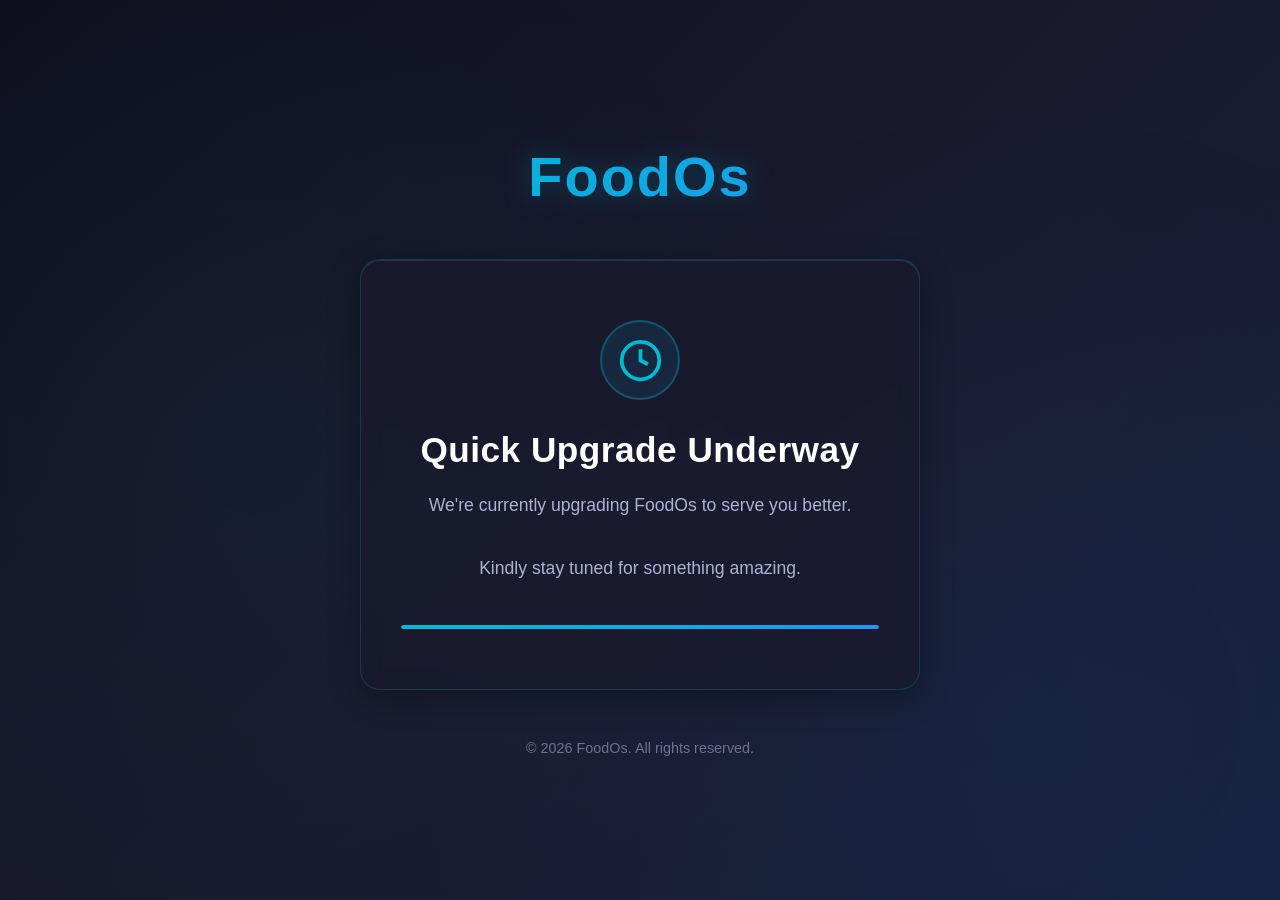
==== index.html @ 9fed8557 "Add maintenance page with dark theme" ====
<!DOCTYPE html>
<html lang="en">
<head>
    <meta charset="UTF-8">
    <meta name="viewport" content="width=device-width, initial-scale=1.0">
    <title>FoodOs - Coming Soon</title>
    <link rel="stylesheet" href="styles.css">
</head>
<body>
    <div class="container">
        <div class="content">
            <div class="logo">
                <h1>FoodOs</h1>
            </div>
            
            <div class="maintenance-box">
                <div class="icon">
                    <svg viewBox="0 0 24 24" fill="none" stroke="currentColor" stroke-width="2">
                        <circle cx="12" cy="12" r="10"></circle>
                        <polyline points="12 6 12 12 16 14"></polyline>
                    </svg>
                </div>
                
                <h2>Quick Upgrade Underway</h2>
                
                <p class="message">
                    We're currently upgrading FoodOs to serve you better. 
                    <br><br>
                    Kindly stay tuned for something amazing.
                </p>
                
                <div class="progress-bar">
                    <div class="progress-fill"></div>
                </div>
            </div>
            
            <footer class="footer">
                <p>&copy; 2026 FoodOs. All rights reserved.</p>
            </footer>
        </div>
    </div>

    <script src="script.js"></script>
</body>
</html>
---- styles.css ----
* {
    margin: 0;
    padding: 0;
    box-sizing: border-box;
}

body {
    font-family: 'Segoe UI', Tahoma, Geneva, Verdana, sans-serif;
    background: linear-gradient(135deg, #0f0f1e 0%, #1a1a2e 50%, #16213e 100%);
    color: #e0e0e0;
    min-height: 100vh;
    display: flex;
    justify-content: center;
    align-items: center;
    overflow: hidden;
}

/* Animated background elements */
body::before {
    content: '';
    position: fixed;
    top: 0;
    left: 0;
    width: 100%;
    height: 100%;
    background: 
        radial-gradient(circle at 20% 50%, rgba(0, 188, 212, 0.05) 0%, transparent 50%),
        radial-gradient(circle at 80% 80%, rgba(33, 150, 243, 0.05) 0%, transparent 50%);
    pointer-events: none;
    z-index: 0;
}

.container {
    position: relative;
    z-index: 1;
    width: 100%;
    max-width: 600px;
    padding: 20px;
}

.content {
    text-align: center;
    animation: fadeIn 0.8s ease-in;
}

.logo {
    margin-bottom: 50px;
}

.logo h1 {
    font-size: 3.5rem;
    font-weight: 700;
    background: linear-gradient(135deg, #00bcd4 0%, #2196f3 100%);
    -webkit-background-clip: text;
    -webkit-text-fill-color: transparent;
    background-clip: text;
    letter-spacing: 2px;
    text-shadow: 0 0 30px rgba(0, 188, 212, 0.3);
}

.maintenance-box {
    background: rgba(26, 26, 46, 0.8);
    border: 1px solid rgba(0, 188, 212, 0.2);
    border-radius: 20px;
    padding: 60px 40px;
    backdrop-filter: blur(10px);
    box-shadow: 
        0 8px 32px rgba(0, 0, 0, 0.3),
        inset 0 1px 0 rgba(255, 255, 255, 0.1);
    animation: slideUp 0.8s ease-out;
}

.icon {
    width: 80px;
    height: 80px;
    margin: 0 auto 30px;
    display: flex;
    align-items: center;
    justify-content: center;
    background: linear-gradient(135deg, rgba(0, 188, 212, 0.1), rgba(33, 150, 243, 0.1));
    border-radius: 50%;
    border: 2px solid rgba(0, 188, 212, 0.3);
    animation: pulse 2s ease-in-out infinite;
}

.icon svg {
    width: 45px;
    height: 45px;
    stroke: #00bcd4;
}

.maintenance-box h2 {
    font-size: 2.2rem;
    margin-bottom: 20px;
    color: #ffffff;
    font-weight: 600;
    letter-spacing: 0.5px;
}

.message {
    font-size: 1.1rem;
    line-height: 1.8;
    color: #b0b0d0;
    margin-bottom: 40px;
    font-weight: 300;
}

.progress-bar {
    width: 100%;
    height: 4px;
    background: rgba(0, 188, 212, 0.1);
    border-radius: 2px;
    overflow: hidden;
    margin-top: 30px;
}

.progress-fill {
    height: 100%;
    background: linear-gradient(90deg, #00bcd4, #2196f3);
    border-radius: 2px;
    animation: progress 2s ease-in-out infinite;
    box-shadow: 0 0 15px rgba(0, 188, 212, 0.6);
}

.footer {
    margin-top: 50px;
    color: #707090;
    font-size: 0.9rem;
    animation: fadeIn 1.2s ease-in;
}

.footer p {
    font-weight: 300;
}

/* Animations */
@keyframes fadeIn {
    from {
        opacity: 0;
    }
    to {
        opacity: 1;
    }
}

@keyframes slideUp {
    from {
        transform: translateY(30px);
        opacity: 0;
    }
    to {
        transform: translateY(0);
        opacity: 1;
    }
}

@keyframes pulse {
    0%, 100% {
        box-shadow: 0 0 0 0 rgba(0, 188, 212, 0.4), inset 0 1px 0 rgba(255, 255, 255, 0.1);
    }
    50% {
        box-shadow: 0 0 0 12px rgba(0, 188, 212, 0), inset 0 1px 0 rgba(255, 255, 255, 0.1);
    }
}

@keyframes progress {
    0% {
        width: 0%;
    }
    50% {
        width: 100%;
    }
    100% {
        width: 100%;
    }
}

/* Responsive Design */
@media (max-width: 600px) {
    .logo h1 {
        font-size: 2.5rem;
    }

    .maintenance-box {
        padding: 40px 25px;
        border-radius: 15px;
    }

    .maintenance-box h2 {
        font-size: 1.8rem;
    }

    .message {
        font-size: 1rem;
    }

    .icon {
        width: 65px;
        height: 65px;
    }

    .icon svg {
        width: 38px;
        height: 38px;
    }
}

@media (max-width: 400px) {
    .logo h1 {
        font-size: 2rem;
        letter-spacing: 1px;
    }

    .maintenance-box {
        padding: 30px 20px;
    }

    .maintenance-box h2 {
        font-size: 1.5rem;
    }

    .message {
        font-size: 0.95rem;
    }
}
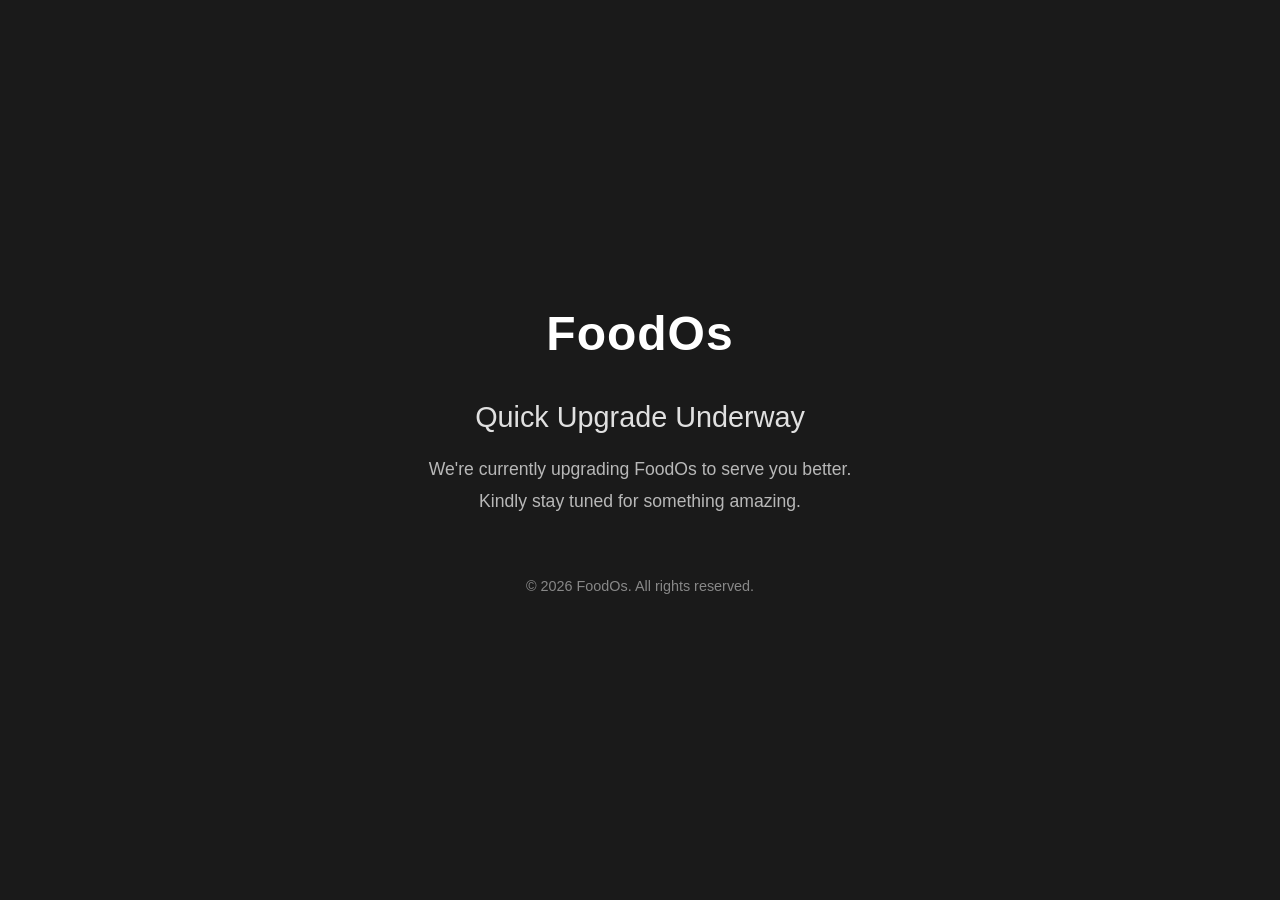
==== commit 76fdf4a5: "Simplify maintenance page - remove AI-like design" ====
--- a/index.html
+++ b/index.html
@@ -7,39 +7,11 @@
     <link rel="stylesheet" href="styles.css">
 </head>
 <body>
-    <div class="container">
-        <div class="content">
-            <div class="logo">
-                <h1>FoodOs</h1>
-            </div>
-            
-            <div class="maintenance-box">
-                <div class="icon">
-                    <svg viewBox="0 0 24 24" fill="none" stroke="currentColor" stroke-width="2">
-                        <circle cx="12" cy="12" r="10"></circle>
-                        <polyline points="12 6 12 12 16 14"></polyline>
-                    </svg>
-                </div>
-                
-                <h2>Quick Upgrade Underway</h2>
-                
-                <p class="message">
-                    We're currently upgrading FoodOs to serve you better. 
-                    <br><br>
-                    Kindly stay tuned for something amazing.
-                </p>
-                
-                <div class="progress-bar">
-                    <div class="progress-fill"></div>
-                </div>
-            </div>
-            
-            <footer class="footer">
-                <p>&copy; 2026 FoodOs. All rights reserved.</p>
-            </footer>
-        </div>
+    <div class="wrapper">
+        <h1>FoodOs</h1>
+        <h2>Quick Upgrade Underway</h2>
+        <p>We're currently upgrading FoodOs to serve you better.<br>Kindly stay tuned for something amazing.</p>
+        <footer>&copy; 2026 FoodOs. All rights reserved.</footer>
     </div>
-
-    <script src="script.js"></script>
 </body>
 </html>
--- a/styles.css
+++ b/styles.css
@@ -5,221 +5,74 @@
 }
 
 body {
-    font-family: 'Segoe UI', Tahoma, Geneva, Verdana, sans-serif;
-    background: linear-gradient(135deg, #0f0f1e 0%, #1a1a2e 50%, #16213e 100%);
-    color: #e0e0e0;
+    font-family: -apple-system, BlinkMacSystemFont, 'Segoe UI', Arial, sans-serif;
+    background: #1a1a1a;
+    color: #f0f0f0;
     min-height: 100vh;
     display: flex;
     justify-content: center;
     align-items: center;
-    overflow: hidden;
-}
-
-/* Animated background elements */
-body::before {
-    content: '';
-    position: fixed;
-    top: 0;
-    left: 0;
-    width: 100%;
-    height: 100%;
-    background: 
-        radial-gradient(circle at 20% 50%, rgba(0, 188, 212, 0.05) 0%, transparent 50%),
-        radial-gradient(circle at 80% 80%, rgba(33, 150, 243, 0.05) 0%, transparent 50%);
-    pointer-events: none;
-    z-index: 0;
-}
-
-.container {
-    position: relative;
-    z-index: 1;
-    width: 100%;
-    max-width: 600px;
     padding: 20px;
 }
 
-.content {
+.wrapper {
     text-align: center;
-    animation: fadeIn 0.8s ease-in;
+    max-width: 500px;
 }
 
-.logo {
-    margin-bottom: 50px;
+h1 {
+    font-size: 3rem;
+    margin-bottom: 40px;
+    font-weight: 700;
+    color: #ffffff;
+    letter-spacing: 1px;
 }
 
-.logo h1 {
-    font-size: 3.5rem;
-    font-weight: 700;
-    background: linear-gradient(135deg, #00bcd4 0%, #2196f3 100%);
-    -webkit-background-clip: text;
-    -webkit-text-fill-color: transparent;
-    background-clip: text;
-    letter-spacing: 2px;
-    text-shadow: 0 0 30px rgba(0, 188, 212, 0.3);
+h2 {
+    font-size: 1.8rem;
+    margin-bottom: 20px;
+    color: #e0e0e0;
+    font-weight: 500;
 }
 
-.maintenance-box {
-    background: rgba(26, 26, 46, 0.8);
-    border: 1px solid rgba(0, 188, 212, 0.2);
-    border-radius: 20px;
-    padding: 60px 40px;
-    backdrop-filter: blur(10px);
-    box-shadow: 
-        0 8px 32px rgba(0, 0, 0, 0.3),
-        inset 0 1px 0 rgba(255, 255, 255, 0.1);
-    animation: slideUp 0.8s ease-out;
+p {
+    font-size: 1.1rem;
+    line-height: 1.8;
+    color: #b8b8b8;
+    margin-bottom: 40px;
 }
 
-.icon {
-    width: 80px;
-    height: 80px;
-    margin: 0 auto 30px;
-    display: flex;
-    align-items: center;
-    justify-content: center;
-    background: linear-gradient(135deg, rgba(0, 188, 212, 0.1), rgba(33, 150, 243, 0.1));
-    border-radius: 50%;
-    border: 2px solid rgba(0, 188, 212, 0.3);
-    animation: pulse 2s ease-in-out infinite;
+footer {
+    font-size: 0.9rem;
+    color: #888;
+    margin-top: 60px;
 }
 
-.icon svg {
-    width: 45px;
-    height: 45px;
-    stroke: #00bcd4;
-}
-
-.maintenance-box h2 {
-    font-size: 2.2rem;
-    margin-bottom: 20px;
-    color: #ffffff;
-    font-weight: 600;
-    letter-spacing: 0.5px;
-}
-
-.message {
-    font-size: 1.1rem;
-    line-height: 1.8;
-    color: #b0b0d0;
-    margin-bottom: 40px;
-    font-weight: 300;
-}
-
-.progress-bar {
-    width: 100%;
-    height: 4px;
-    background: rgba(0, 188, 212, 0.1);
-    border-radius: 2px;
-    overflow: hidden;
-    margin-top: 30px;
-}
-
-.progress-fill {
-    height: 100%;
-    background: linear-gradient(90deg, #00bcd4, #2196f3);
-    border-radius: 2px;
-    animation: progress 2s ease-in-out infinite;
-    box-shadow: 0 0 15px rgba(0, 188, 212, 0.6);
-}
-
-.footer {
-    margin-top: 50px;
-    color: #707090;
-    font-size: 0.9rem;
-    animation: fadeIn 1.2s ease-in;
-}
-
-.footer p {
-    font-weight: 300;
-}
-
-/* Animations */
-@keyframes fadeIn {
-    from {
-        opacity: 0;
-    }
-    to {
-        opacity: 1;
-    }
-}
-
-@keyframes slideUp {
-    from {
-        transform: translateY(30px);
-        opacity: 0;
-    }
-    to {
-        transform: translateY(0);
-        opacity: 1;
-    }
-}
-
-@keyframes pulse {
-    0%, 100% {
-        box-shadow: 0 0 0 0 rgba(0, 188, 212, 0.4), inset 0 1px 0 rgba(255, 255, 255, 0.1);
-    }
-    50% {
-        box-shadow: 0 0 0 12px rgba(0, 188, 212, 0), inset 0 1px 0 rgba(255, 255, 255, 0.1);
-    }
-}
-
-@keyframes progress {
-    0% {
-        width: 0%;
-    }
-    50% {
-        width: 100%;
-    }
-    100% {
-        width: 100%;
-    }
-}
-
-/* Responsive Design */
 @media (max-width: 600px) {
-    .logo h1 {
-        font-size: 2.5rem;
+    h1 {
+        font-size: 2.2rem;
+        margin-bottom: 30px;
     }
 
-    .maintenance-box {
-        padding: 40px 25px;
-        border-radius: 15px;
+    h2 {
+        font-size: 1.5rem;
     }
 
-    .maintenance-box h2 {
-        font-size: 1.8rem;
-    }
-
-    .message {
+    p {
         font-size: 1rem;
-    }
-
-    .icon {
-        width: 65px;
-        height: 65px;
-    }
-
-    .icon svg {
-        width: 38px;
-        height: 38px;
     }
 }
 
 @media (max-width: 400px) {
-    .logo h1 {
-        font-size: 2rem;
-        letter-spacing: 1px;
+    h1 {
+        font-size: 1.8rem;
     }
 
-    .maintenance-box {
-        padding: 30px 20px;
+    h2 {
+        font-size: 1.3rem;
     }
 
-    .maintenance-box h2 {
-        font-size: 1.5rem;
-    }
-
-    .message {
+    p {
         font-size: 0.95rem;
     }
 }
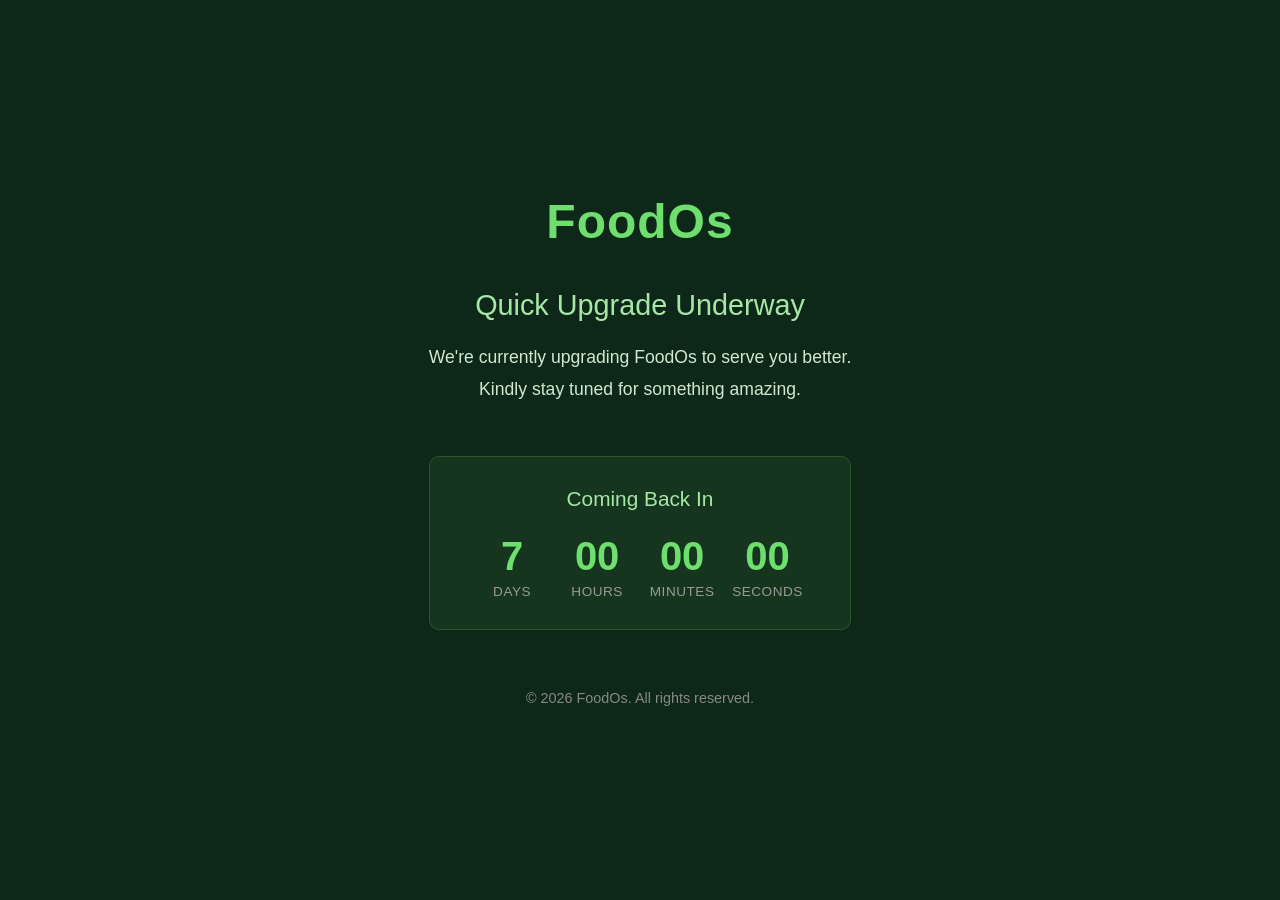
==== commit 886198e9: "Add 7-day countdown timer" ====
--- a/index.html
+++ b/index.html
@@ -11,7 +11,32 @@
         <h1>FoodOs</h1>
         <h2>Quick Upgrade Underway</h2>
         <p>We're currently upgrading FoodOs to serve you better.<br>Kindly stay tuned for something amazing.</p>
+        
+        <div class="countdown-container">
+            <h3>Coming Back In</h3>
+            <div class="countdown">
+                <div class="countdown-item">
+                    <span class="countdown-number" id="days">7</span>
+                    <span class="countdown-label">Days</span>
+                </div>
+                <div class="countdown-item">
+                    <span class="countdown-number" id="hours">00</span>
+                    <span class="countdown-label">Hours</span>
+                </div>
+                <div class="countdown-item">
+                    <span class="countdown-number" id="minutes">00</span>
+                    <span class="countdown-label">Minutes</span>
+                </div>
+                <div class="countdown-item">
+                    <span class="countdown-number" id="seconds">00</span>
+                    <span class="countdown-label">Seconds</span>
+                </div>
+            </div>
+        </div>
+        
         <footer>&copy; 2026 FoodOs. All rights reserved.</footer>
     </div>
+
+    <script src="script.js"></script>
 </body>
 </html>
--- a/styles.css
+++ b/styles.css
@@ -6,7 +6,7 @@
 
 body {
     font-family: -apple-system, BlinkMacSystemFont, 'Segoe UI', Arial, sans-serif;
-    background: #1a1a1a;
+    background: #0d2818;
     color: #f0f0f0;
     min-height: 100vh;
     display: flex;
@@ -24,21 +24,21 @@
     font-size: 3rem;
     margin-bottom: 40px;
     font-weight: 700;
-    color: #ffffff;
+    color: #6ede6e;
     letter-spacing: 1px;
 }
 
 h2 {
     font-size: 1.8rem;
     margin-bottom: 20px;
-    color: #e0e0e0;
+    color: #a8e6a8;
     font-weight: 500;
 }
 
 p {
     font-size: 1.1rem;
     line-height: 1.8;
-    color: #b8b8b8;
+    color: #d0e8d0;
     margin-bottom: 40px;
 }
 
@@ -46,6 +46,51 @@
     font-size: 0.9rem;
     color: #888;
     margin-top: 60px;
+}
+
+.countdown-container {
+    margin: 50px 0;
+    padding: 30px;
+    background: rgba(45, 85, 45, 0.3);
+    border-radius: 10px;
+    border: 1px solid #2d552d;
+}
+
+.countdown-container h3 {
+    font-size: 1.3rem;
+    color: #a8e6a8;
+    margin-bottom: 25px;
+    font-weight: 500;
+}
+
+.countdown {
+    display: flex;
+    justify-content: center;
+    gap: 15px;
+    flex-wrap: wrap;
+}
+
+.countdown-item {
+    display: flex;
+    flex-direction: column;
+    align-items: center;
+    gap: 8px;
+}
+
+.countdown-number {
+    font-size: 2.5rem;
+    font-weight: 700;
+    color: #6ede6e;
+    line-height: 1;
+    min-width: 70px;
+    text-align: center;
+}
+
+.countdown-label {
+    font-size: 0.85rem;
+    color: #999;
+    text-transform: uppercase;
+    letter-spacing: 0.5px;
 }
 
 @media (max-width: 600px) {
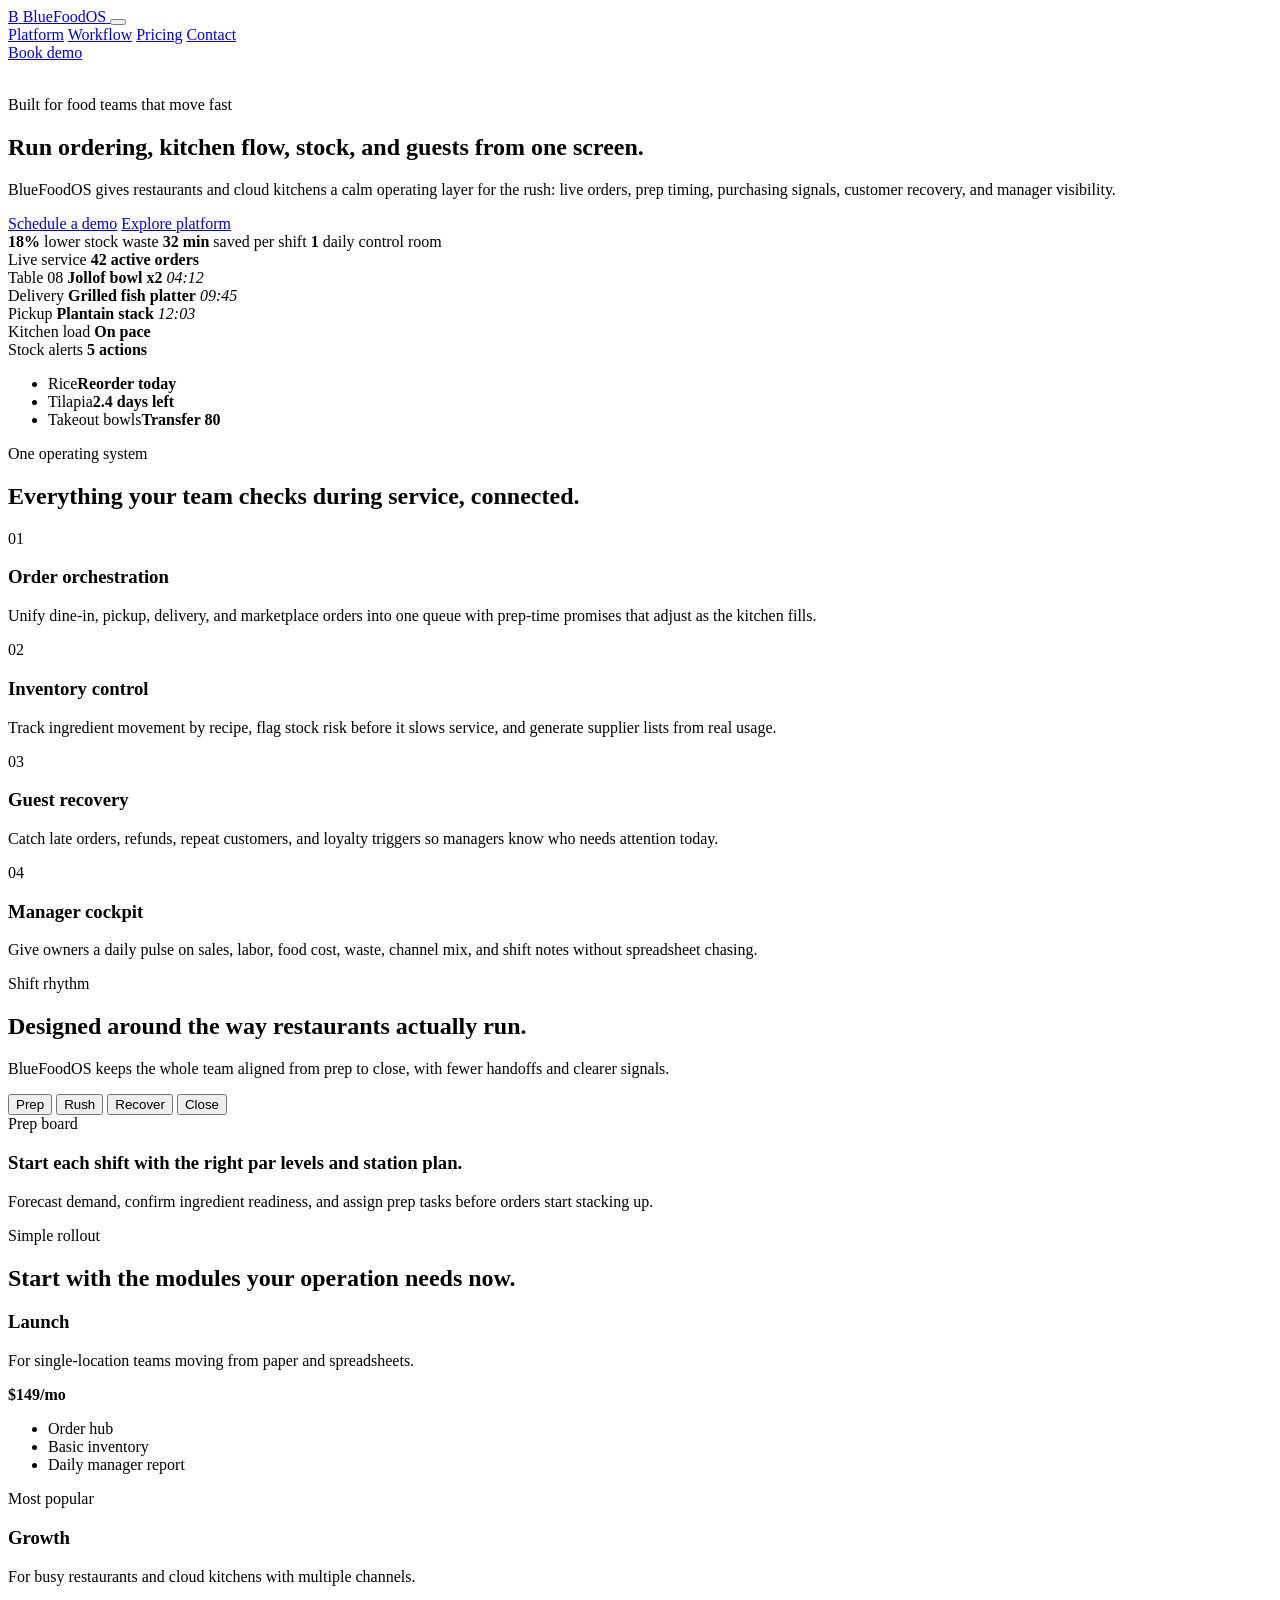
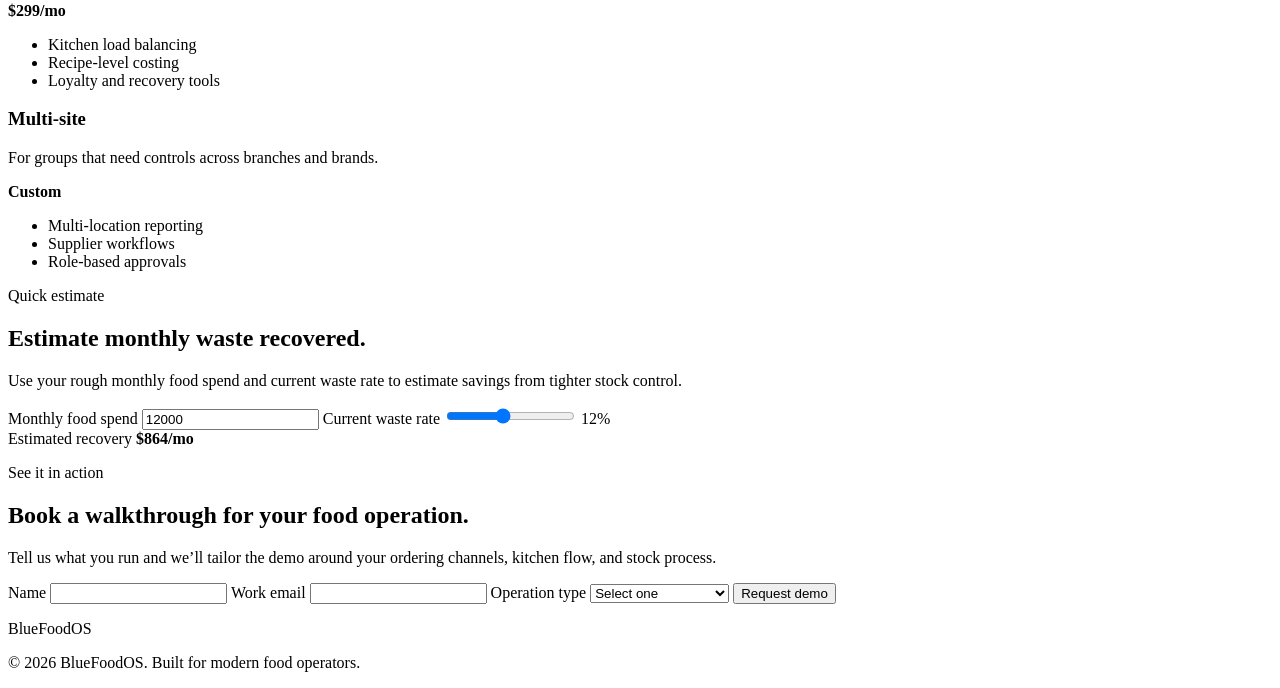
==== commit 7903709d: "Add complete BlueFoodOS website - 6 pages with brand identity, farmer & investor focus, platform det" ====
--- a/index.html
+++ b/index.html
@@ -3,39 +3,252 @@
 <head>
     <meta charset="UTF-8">
     <meta name="viewport" content="width=device-width, initial-scale=1.0">
-    <title>FoodOs - Coming Soon</title>
+    <meta name="description" content="BlueFoodOS brings ordering, kitchen operations, inventory, and customer loyalty into one restaurant operating system.">
+    <title>BlueFoodOS - Restaurant Operating System</title>
+    <link rel="preconnect" href="https://images.unsplash.com">
     <link rel="stylesheet" href="styles.css">
 </head>
 <body>
-    <div class="wrapper">
-        <h1>FoodOs</h1>
-        <h2>Quick Upgrade Underway</h2>
-        <p>We're currently upgrading FoodOs to serve you better.<br>Kindly stay tuned for something amazing.</p>
-        
-        <div class="countdown-container">
-            <h3>Coming Back In</h3>
-            <div class="countdown">
-                <div class="countdown-item">
-                    <span class="countdown-number" id="days">7</span>
-                    <span class="countdown-label">Days</span>
-                </div>
-                <div class="countdown-item">
-                    <span class="countdown-number" id="hours">00</span>
-                    <span class="countdown-label">Hours</span>
-                </div>
-                <div class="countdown-item">
-                    <span class="countdown-number" id="minutes">00</span>
-                    <span class="countdown-label">Minutes</span>
-                </div>
-                <div class="countdown-item">
-                    <span class="countdown-number" id="seconds">00</span>
-                    <span class="countdown-label">Seconds</span>
-                </div>
-            </div>
-        </div>
-        
-        <footer>&copy; 2026 FoodOs. All rights reserved.</footer>
-    </div>
+    <header class="site-header">
+        <nav class="nav-shell" aria-label="Primary navigation">
+            <a class="brand" href="#top" aria-label="BlueFoodOS home">
+                <span class="brand-mark">B</span>
+                <span>BlueFoodOS</span>
+            </a>
+            <button class="nav-toggle" type="button" aria-expanded="false" aria-controls="nav-links">
+                <span></span>
+                <span></span>
+                <span></span>
+            </button>
+            <div class="nav-links" id="nav-links">
+                <a href="#platform">Platform</a>
+                <a href="#workflow">Workflow</a>
+                <a href="#pricing">Pricing</a>
+                <a href="#contact">Contact</a>
+            </div>
+            <a class="nav-cta" href="#contact">Book demo</a>
+        </nav>
+    </header>
+
+    <main id="top">
+        <section class="hero">
+            <div class="hero-media" aria-hidden="true">
+                <img src="https://images.unsplash.com/photo-1555396273-367ea4eb4db5?auto=format&fit=crop&w=1600&q=80" alt="">
+            </div>
+            <div class="hero-overlay"></div>
+            <div class="hero-content">
+                <p class="eyebrow">Built for food teams that move fast</p>
+                <h1>Run ordering, kitchen flow, stock, and guests from one screen.</h1>
+                <p class="hero-copy">BlueFoodOS gives restaurants and cloud kitchens a calm operating layer for the rush: live orders, prep timing, purchasing signals, customer recovery, and manager visibility.</p>
+                <div class="hero-actions">
+                    <a class="button button-primary" href="#contact">Schedule a demo</a>
+                    <a class="button button-secondary" href="#platform">Explore platform</a>
+                </div>
+                <div class="hero-metrics" aria-label="Platform highlights">
+                    <span><strong>18%</strong> lower stock waste</span>
+                    <span><strong>32 min</strong> saved per shift</span>
+                    <span><strong>1</strong> daily control room</span>
+                </div>
+            </div>
+        </section>
+
+        <section class="dashboard-band" aria-label="Live dashboard preview">
+            <div class="dashboard-shell">
+                <div class="panel orders-panel">
+                    <div class="panel-heading">
+                        <span>Live service</span>
+                        <strong>42 active orders</strong>
+                    </div>
+                    <div class="order-row urgent">
+                        <span>Table 08</span>
+                        <strong>Jollof bowl x2</strong>
+                        <em>04:12</em>
+                    </div>
+                    <div class="order-row">
+                        <span>Delivery</span>
+                        <strong>Grilled fish platter</strong>
+                        <em>09:45</em>
+                    </div>
+                    <div class="order-row">
+                        <span>Pickup</span>
+                        <strong>Plantain stack</strong>
+                        <em>12:03</em>
+                    </div>
+                </div>
+                <div class="panel chart-panel">
+                    <div class="panel-heading">
+                        <span>Kitchen load</span>
+                        <strong>On pace</strong>
+                    </div>
+                    <div class="bars" aria-hidden="true">
+                        <span style="height: 42%"></span>
+                        <span style="height: 68%"></span>
+                        <span style="height: 54%"></span>
+                        <span style="height: 82%"></span>
+                        <span style="height: 63%"></span>
+                        <span style="height: 75%"></span>
+                    </div>
+                </div>
+                <div class="panel stock-panel">
+                    <div class="panel-heading">
+                        <span>Stock alerts</span>
+                        <strong>5 actions</strong>
+                    </div>
+                    <ul>
+                        <li><span>Rice</span><strong>Reorder today</strong></li>
+                        <li><span>Tilapia</span><strong>2.4 days left</strong></li>
+                        <li><span>Takeout bowls</span><strong>Transfer 80</strong></li>
+                    </ul>
+                </div>
+            </div>
+        </section>
+
+        <section class="section" id="platform">
+            <div class="section-intro">
+                <p class="eyebrow">One operating system</p>
+                <h2>Everything your team checks during service, connected.</h2>
+            </div>
+            <div class="feature-grid">
+                <article class="feature-card">
+                    <span class="feature-icon">01</span>
+                    <h3>Order orchestration</h3>
+                    <p>Unify dine-in, pickup, delivery, and marketplace orders into one queue with prep-time promises that adjust as the kitchen fills.</p>
+                </article>
+                <article class="feature-card">
+                    <span class="feature-icon">02</span>
+                    <h3>Inventory control</h3>
+                    <p>Track ingredient movement by recipe, flag stock risk before it slows service, and generate supplier lists from real usage.</p>
+                </article>
+                <article class="feature-card">
+                    <span class="feature-icon">03</span>
+                    <h3>Guest recovery</h3>
+                    <p>Catch late orders, refunds, repeat customers, and loyalty triggers so managers know who needs attention today.</p>
+                </article>
+                <article class="feature-card">
+                    <span class="feature-icon">04</span>
+                    <h3>Manager cockpit</h3>
+                    <p>Give owners a daily pulse on sales, labor, food cost, waste, channel mix, and shift notes without spreadsheet chasing.</p>
+                </article>
+            </div>
+        </section>
+
+        <section class="workflow" id="workflow">
+            <div class="workflow-copy">
+                <p class="eyebrow">Shift rhythm</p>
+                <h2>Designed around the way restaurants actually run.</h2>
+                <p>BlueFoodOS keeps the whole team aligned from prep to close, with fewer handoffs and clearer signals.</p>
+            </div>
+            <div class="workflow-steps">
+                <button class="step-tab active" type="button" data-step="prep">Prep</button>
+                <button class="step-tab" type="button" data-step="rush">Rush</button>
+                <button class="step-tab" type="button" data-step="recover">Recover</button>
+                <button class="step-tab" type="button" data-step="close">Close</button>
+            </div>
+            <div class="workflow-detail" id="workflow-detail" aria-live="polite">
+                <span>Prep board</span>
+                <h3>Start each shift with the right par levels and station plan.</h3>
+                <p>Forecast demand, confirm ingredient readiness, and assign prep tasks before orders start stacking up.</p>
+            </div>
+        </section>
+
+        <section class="section muted" id="pricing">
+            <div class="section-intro">
+                <p class="eyebrow">Simple rollout</p>
+                <h2>Start with the modules your operation needs now.</h2>
+            </div>
+            <div class="pricing-grid">
+                <article class="price-card">
+                    <h3>Launch</h3>
+                    <p>For single-location teams moving from paper and spreadsheets.</p>
+                    <strong>$149<span>/mo</span></strong>
+                    <ul>
+                        <li>Order hub</li>
+                        <li>Basic inventory</li>
+                        <li>Daily manager report</li>
+                    </ul>
+                </article>
+                <article class="price-card featured">
+                    <p class="tag">Most popular</p>
+                    <h3>Growth</h3>
+                    <p>For busy restaurants and cloud kitchens with multiple channels.</p>
+                    <strong>$299<span>/mo</span></strong>
+                    <ul>
+                        <li>Kitchen load balancing</li>
+                        <li>Recipe-level costing</li>
+                        <li>Loyalty and recovery tools</li>
+                    </ul>
+                </article>
+                <article class="price-card">
+                    <h3>Multi-site</h3>
+                    <p>For groups that need controls across branches and brands.</p>
+                    <strong>Custom</strong>
+                    <ul>
+                        <li>Multi-location reporting</li>
+                        <li>Supplier workflows</li>
+                        <li>Role-based approvals</li>
+                    </ul>
+                </article>
+            </div>
+        </section>
+
+        <section class="calculator-section">
+            <div class="calculator-copy">
+                <p class="eyebrow">Quick estimate</p>
+                <h2>Estimate monthly waste recovered.</h2>
+                <p>Use your rough monthly food spend and current waste rate to estimate savings from tighter stock control.</p>
+            </div>
+            <form class="calculator" id="calculator">
+                <label>
+                    Monthly food spend
+                    <input type="number" id="food-spend" min="0" value="12000">
+                </label>
+                <label>
+                    Current waste rate
+                    <input type="range" id="waste-rate" min="2" max="25" value="12">
+                    <span><output id="waste-output">12</output>%</span>
+                </label>
+                <div class="result">
+                    <span>Estimated recovery</span>
+                    <strong id="savings-output">$864/mo</strong>
+                </div>
+            </form>
+        </section>
+
+        <section class="contact" id="contact">
+            <div>
+                <p class="eyebrow">See it in action</p>
+                <h2>Book a walkthrough for your food operation.</h2>
+                <p>Tell us what you run and we’ll tailor the demo around your ordering channels, kitchen flow, and stock process.</p>
+            </div>
+            <form class="contact-form" id="contact-form">
+                <label>
+                    Name
+                    <input type="text" name="name" autocomplete="name" required>
+                </label>
+                <label>
+                    Work email
+                    <input type="email" name="email" autocomplete="email" required>
+                </label>
+                <label>
+                    Operation type
+                    <select name="operation" required>
+                        <option value="">Select one</option>
+                        <option>Restaurant</option>
+                        <option>Cloud kitchen</option>
+                        <option>Catering</option>
+                        <option>Multi-location group</option>
+                    </select>
+                </label>
+                <button class="button button-primary" type="submit">Request demo</button>
+                <p class="form-status" id="form-status" role="status"></p>
+            </form>
+        </section>
+    </main>
+
+    <footer class="footer">
+        <span>BlueFoodOS</span>
+        <p>&copy; 2026 BlueFoodOS. Built for modern food operators.</p>
+    </footer>
 
     <script src="script.js"></script>
 </body>
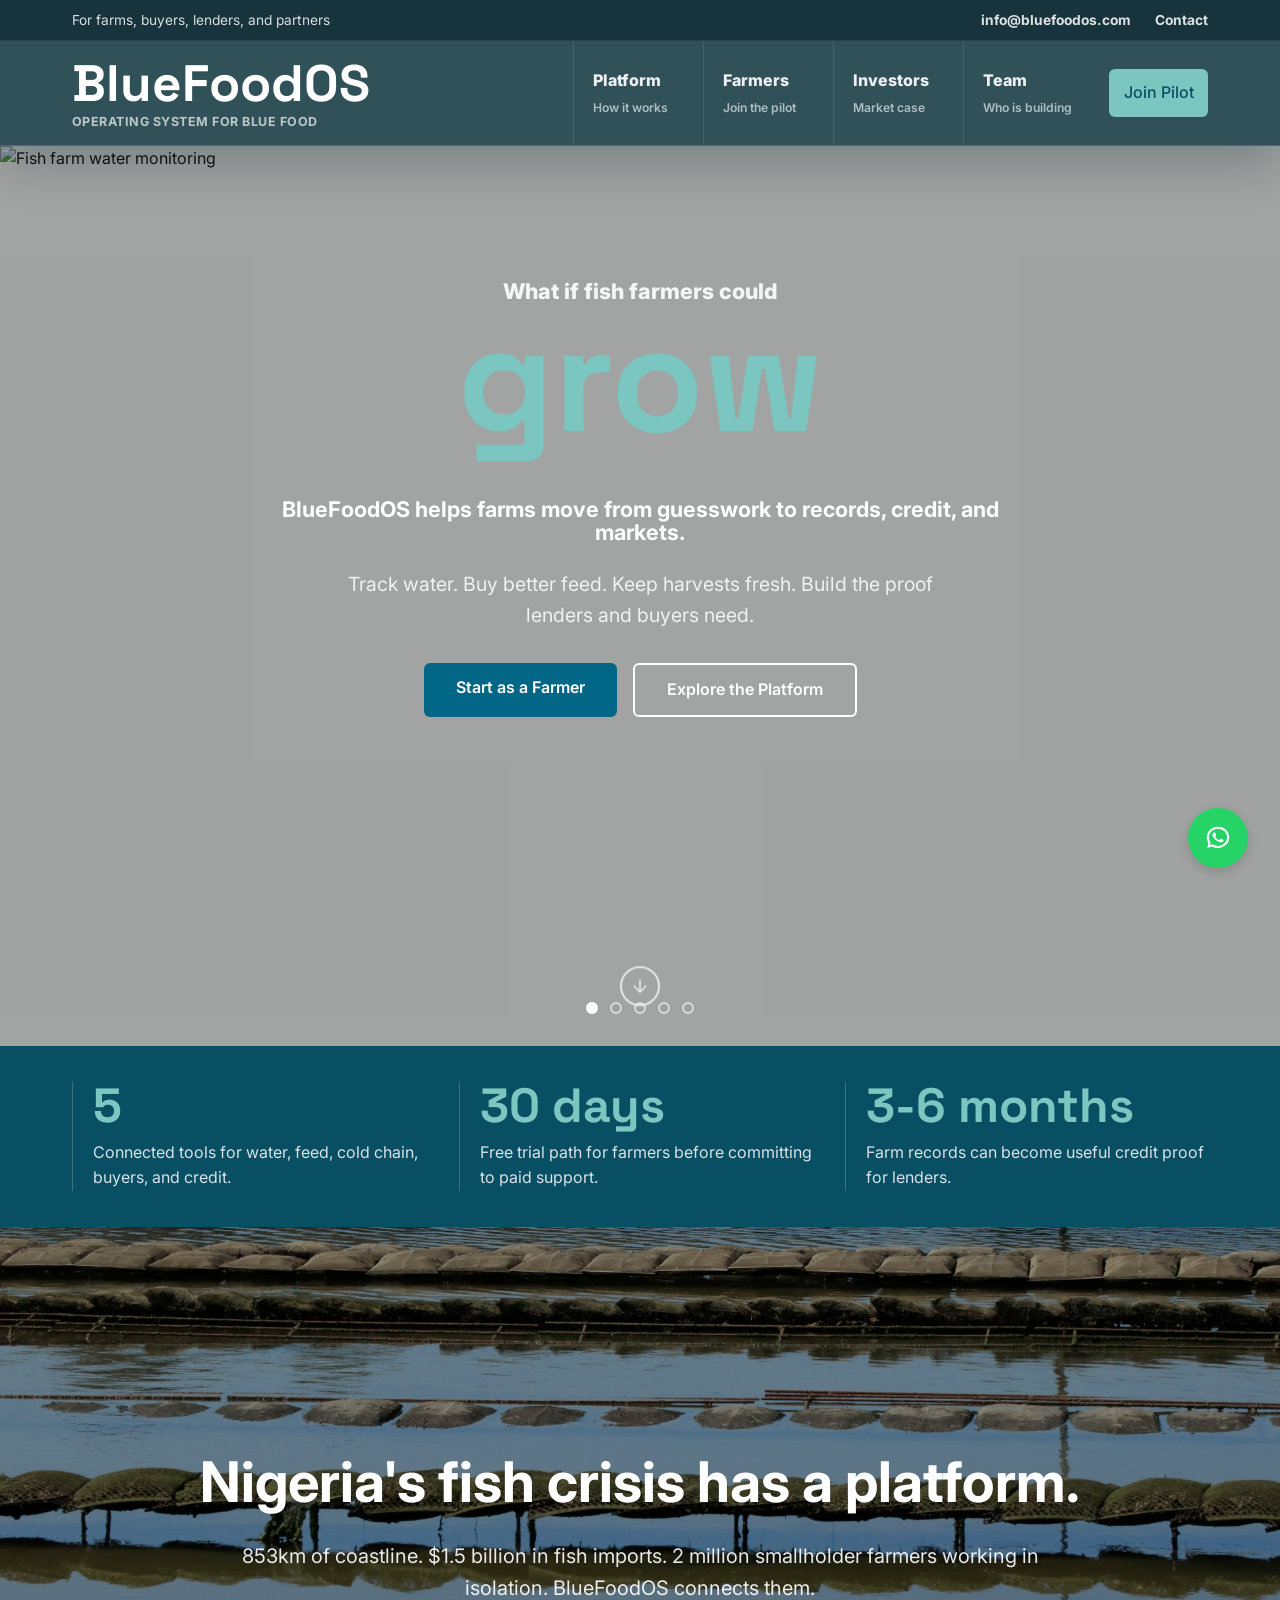
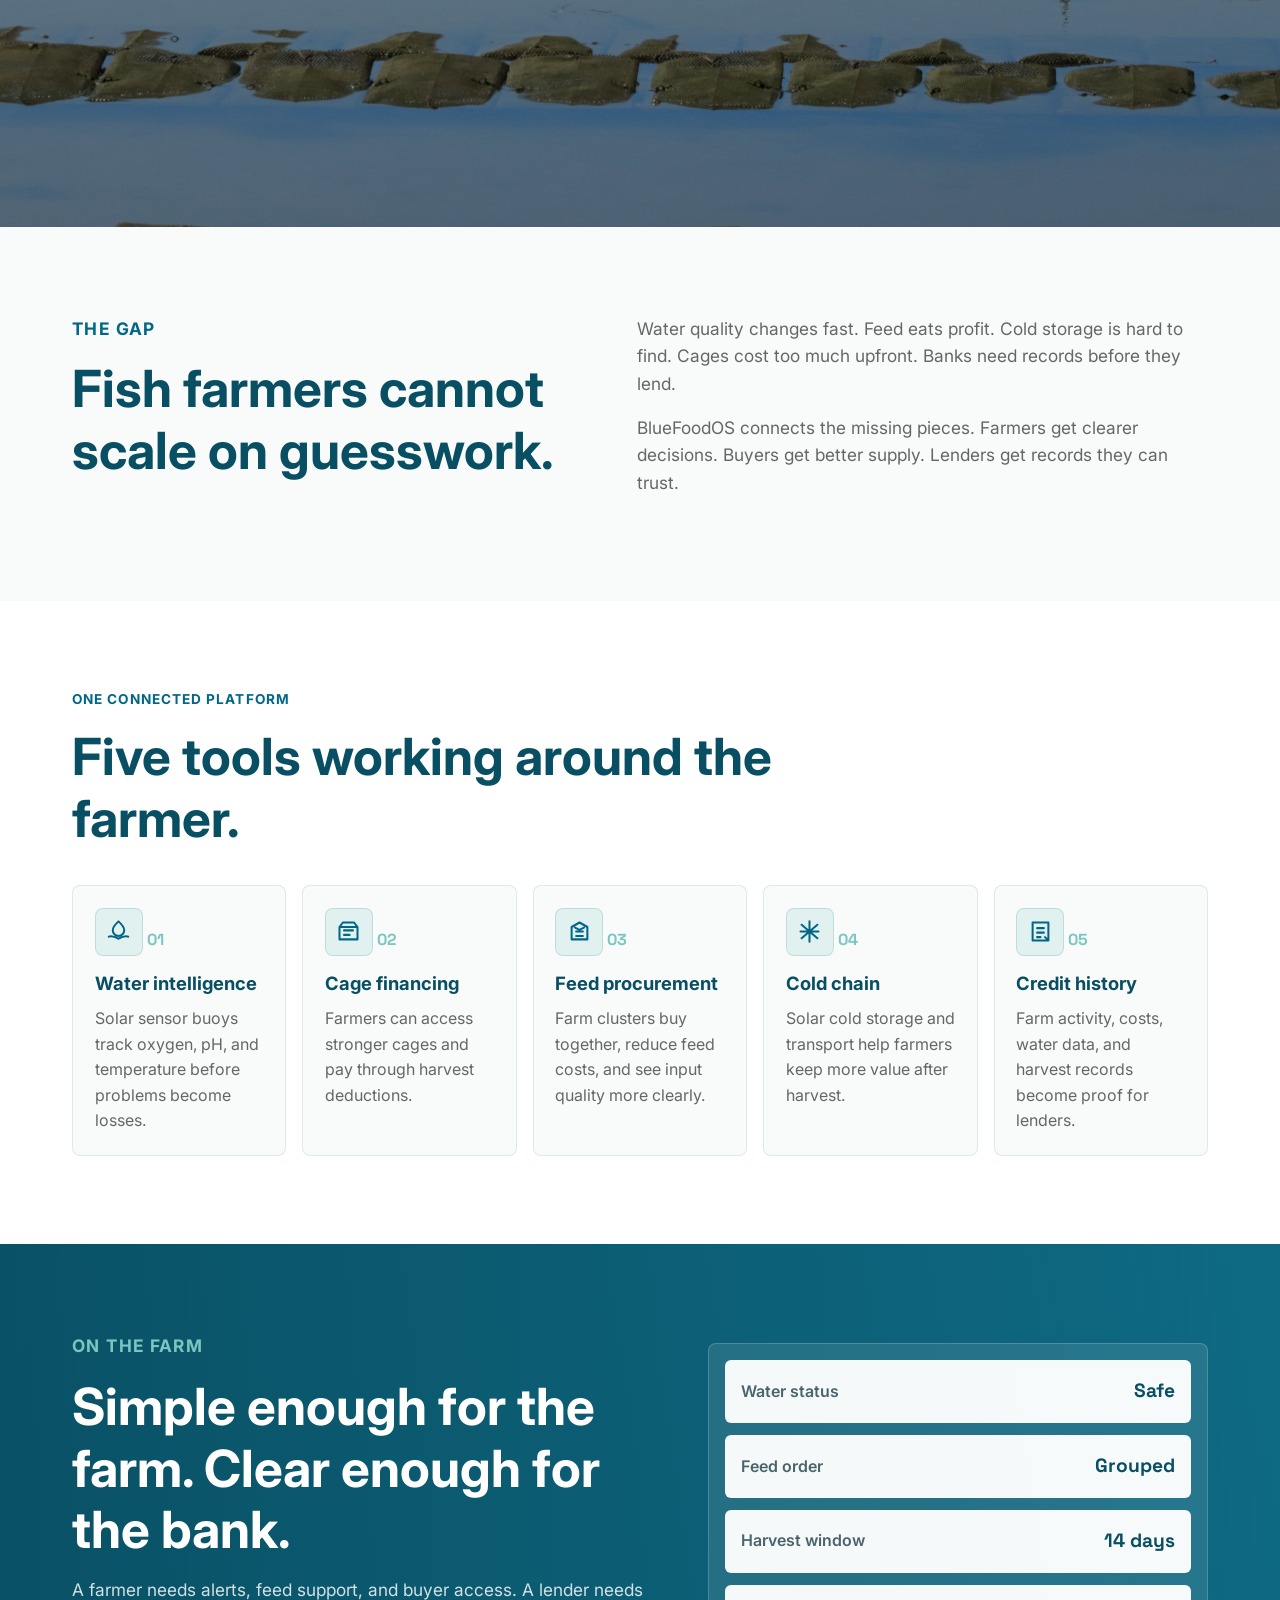
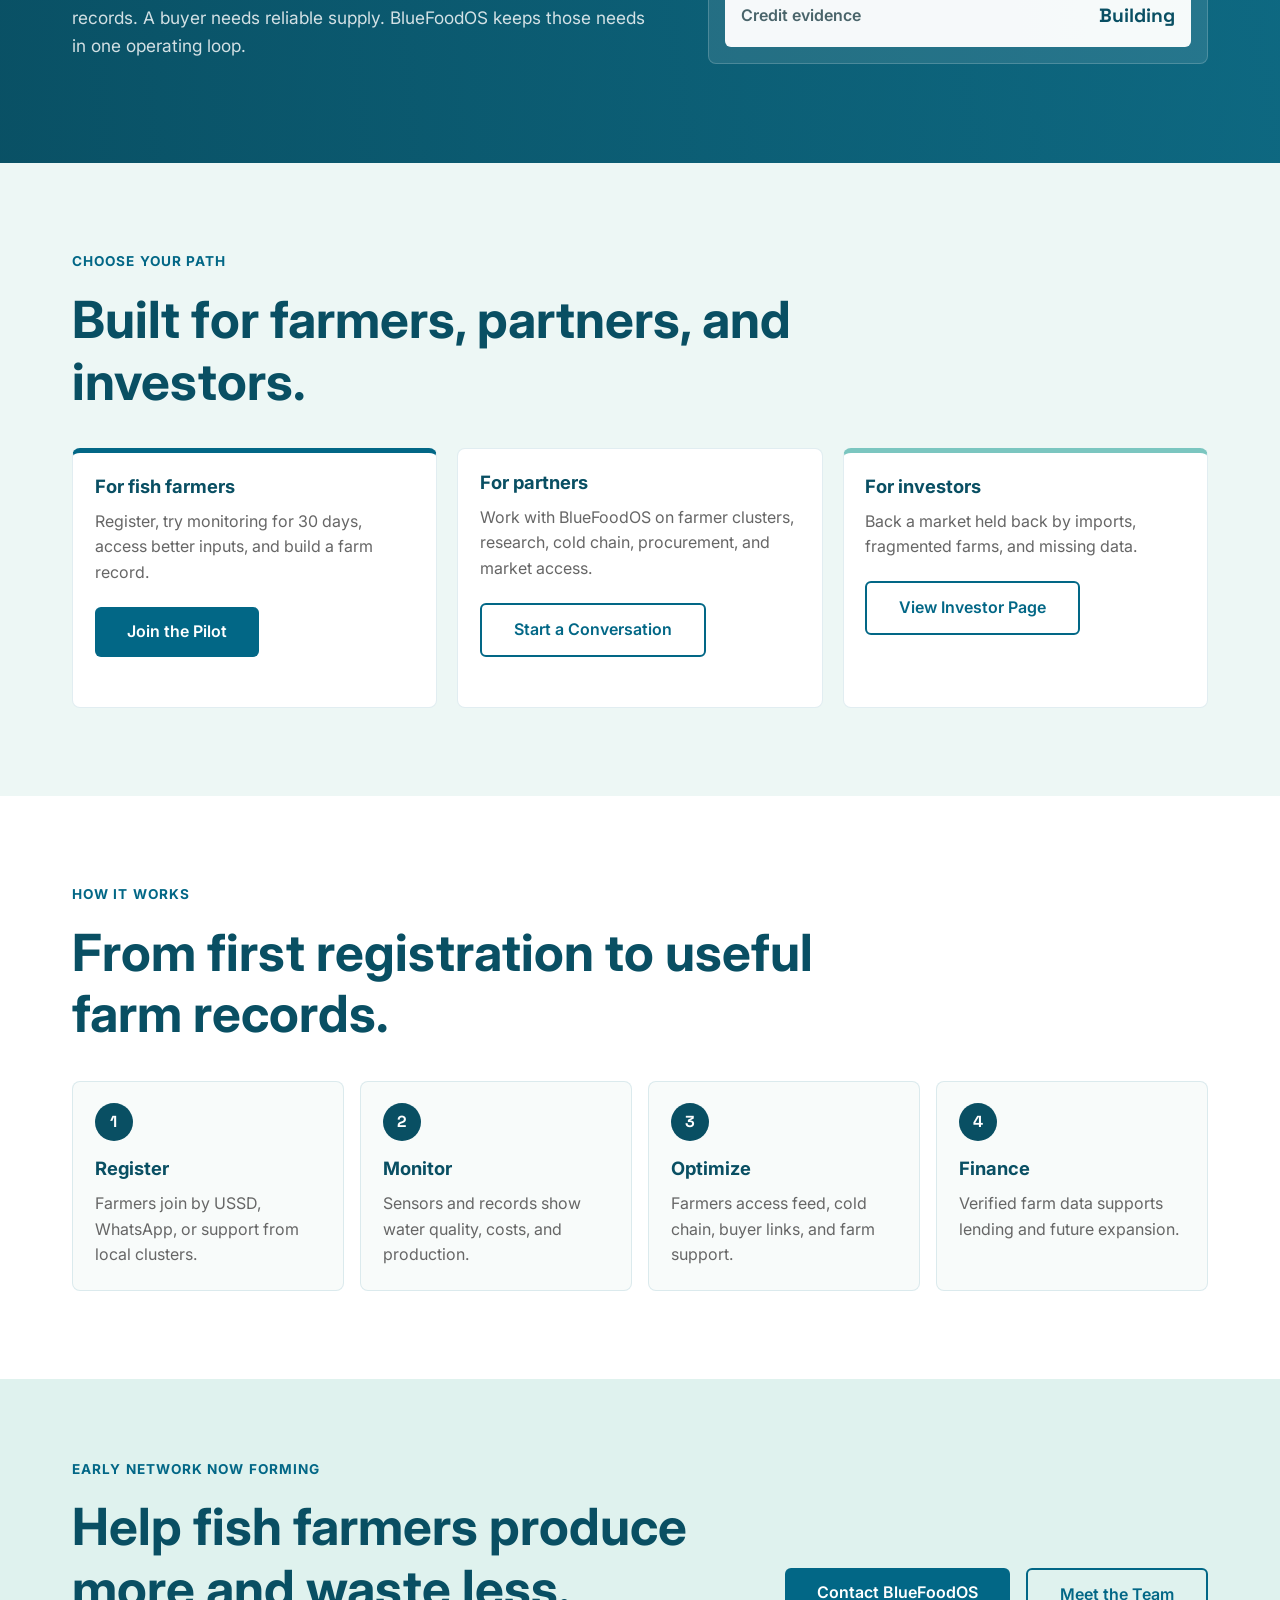
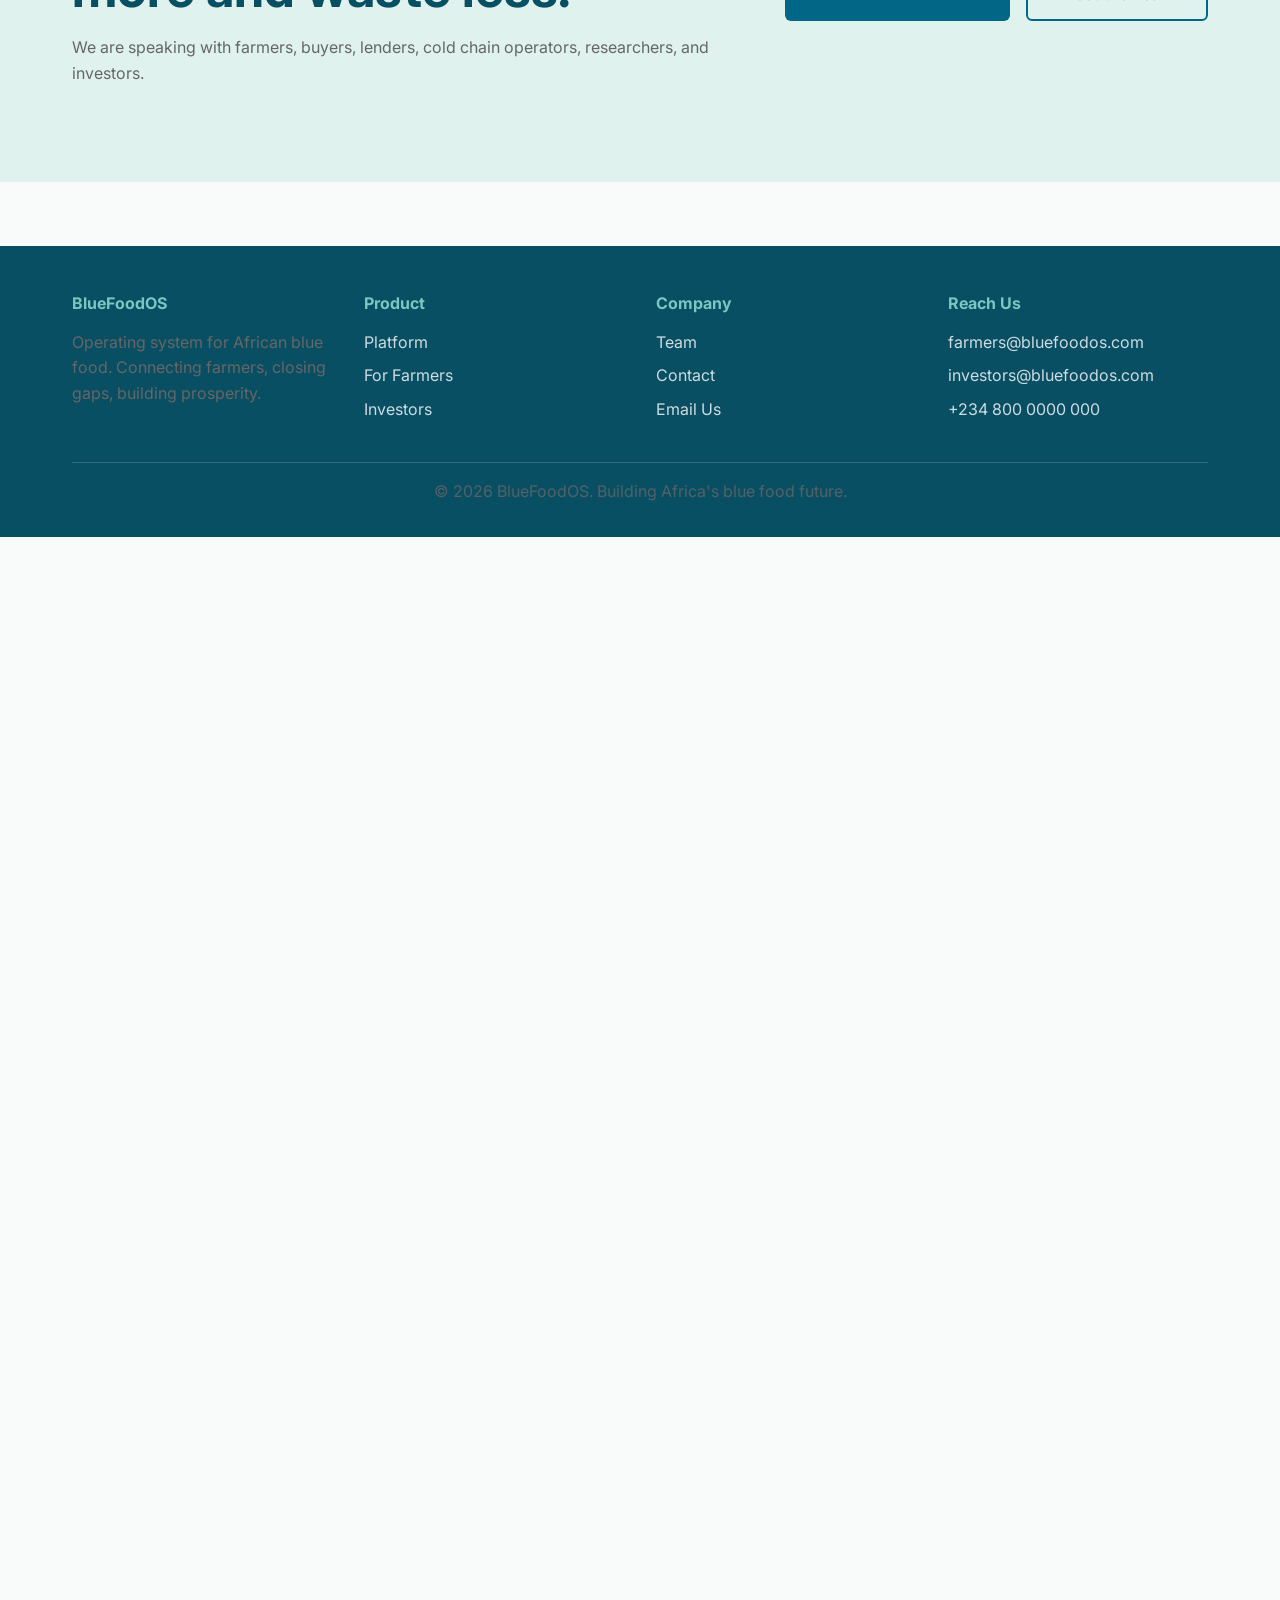
==== commit dd5e58ee: "Redesign homepage hero section with carousel background, centered text, scroll indicator, and respon" ====
--- a/index.html
+++ b/index.html
@@ -3,253 +3,32 @@
 <head>
     <meta charset="UTF-8">
     <meta name="viewport" content="width=device-width, initial-scale=1.0">
-    <meta name="description" content="BlueFoodOS brings ordering, kitchen operations, inventory, and customer loyalty into one restaurant operating system.">
-    <title>BlueFoodOS - Restaurant Operating System</title>
-    <link rel="preconnect" href="https://images.unsplash.com">
-    <link rel="stylesheet" href="styles.css">
+    <meta name="description" content="BlueFoodOS is currently under construction.">
+    <meta http-equiv="refresh" content="0; url=website/index.html">
+    <title>BlueFoodOS - Under Construction</title>
+    <style>
+        body {
+            align-items: center;
+            background: #e0f4f2;
+            color: #094f63;
+            display: flex;
+            font-family: Inter, Arial, sans-serif;
+            justify-content: center;
+            min-height: 100vh;
+            margin: 0;
+            text-align: center;
+        }
+
+        a {
+            color: #0f6e88;
+            font-weight: 700;
+        }
+    </style>
 </head>
 <body>
-    <header class="site-header">
-        <nav class="nav-shell" aria-label="Primary navigation">
-            <a class="brand" href="#top" aria-label="BlueFoodOS home">
-                <span class="brand-mark">B</span>
-                <span>BlueFoodOS</span>
-            </a>
-            <button class="nav-toggle" type="button" aria-expanded="false" aria-controls="nav-links">
-                <span></span>
-                <span></span>
-                <span></span>
-            </button>
-            <div class="nav-links" id="nav-links">
-                <a href="#platform">Platform</a>
-                <a href="#workflow">Workflow</a>
-                <a href="#pricing">Pricing</a>
-                <a href="#contact">Contact</a>
-            </div>
-            <a class="nav-cta" href="#contact">Book demo</a>
-        </nav>
-    </header>
-
-    <main id="top">
-        <section class="hero">
-            <div class="hero-media" aria-hidden="true">
-                <img src="https://images.unsplash.com/photo-1555396273-367ea4eb4db5?auto=format&fit=crop&w=1600&q=80" alt="">
-            </div>
-            <div class="hero-overlay"></div>
-            <div class="hero-content">
-                <p class="eyebrow">Built for food teams that move fast</p>
-                <h1>Run ordering, kitchen flow, stock, and guests from one screen.</h1>
-                <p class="hero-copy">BlueFoodOS gives restaurants and cloud kitchens a calm operating layer for the rush: live orders, prep timing, purchasing signals, customer recovery, and manager visibility.</p>
-                <div class="hero-actions">
-                    <a class="button button-primary" href="#contact">Schedule a demo</a>
-                    <a class="button button-secondary" href="#platform">Explore platform</a>
-                </div>
-                <div class="hero-metrics" aria-label="Platform highlights">
-                    <span><strong>18%</strong> lower stock waste</span>
-                    <span><strong>32 min</strong> saved per shift</span>
-                    <span><strong>1</strong> daily control room</span>
-                </div>
-            </div>
-        </section>
-
-        <section class="dashboard-band" aria-label="Live dashboard preview">
-            <div class="dashboard-shell">
-                <div class="panel orders-panel">
-                    <div class="panel-heading">
-                        <span>Live service</span>
-                        <strong>42 active orders</strong>
-                    </div>
-                    <div class="order-row urgent">
-                        <span>Table 08</span>
-                        <strong>Jollof bowl x2</strong>
-                        <em>04:12</em>
-                    </div>
-                    <div class="order-row">
-                        <span>Delivery</span>
-                        <strong>Grilled fish platter</strong>
-                        <em>09:45</em>
-                    </div>
-                    <div class="order-row">
-                        <span>Pickup</span>
-                        <strong>Plantain stack</strong>
-                        <em>12:03</em>
-                    </div>
-                </div>
-                <div class="panel chart-panel">
-                    <div class="panel-heading">
-                        <span>Kitchen load</span>
-                        <strong>On pace</strong>
-                    </div>
-                    <div class="bars" aria-hidden="true">
-                        <span style="height: 42%"></span>
-                        <span style="height: 68%"></span>
-                        <span style="height: 54%"></span>
-                        <span style="height: 82%"></span>
-                        <span style="height: 63%"></span>
-                        <span style="height: 75%"></span>
-                    </div>
-                </div>
-                <div class="panel stock-panel">
-                    <div class="panel-heading">
-                        <span>Stock alerts</span>
-                        <strong>5 actions</strong>
-                    </div>
-                    <ul>
-                        <li><span>Rice</span><strong>Reorder today</strong></li>
-                        <li><span>Tilapia</span><strong>2.4 days left</strong></li>
-                        <li><span>Takeout bowls</span><strong>Transfer 80</strong></li>
-                    </ul>
-                </div>
-            </div>
-        </section>
-
-        <section class="section" id="platform">
-            <div class="section-intro">
-                <p class="eyebrow">One operating system</p>
-                <h2>Everything your team checks during service, connected.</h2>
-            </div>
-            <div class="feature-grid">
-                <article class="feature-card">
-                    <span class="feature-icon">01</span>
-                    <h3>Order orchestration</h3>
-                    <p>Unify dine-in, pickup, delivery, and marketplace orders into one queue with prep-time promises that adjust as the kitchen fills.</p>
-                </article>
-                <article class="feature-card">
-                    <span class="feature-icon">02</span>
-                    <h3>Inventory control</h3>
-                    <p>Track ingredient movement by recipe, flag stock risk before it slows service, and generate supplier lists from real usage.</p>
-                </article>
-                <article class="feature-card">
-                    <span class="feature-icon">03</span>
-                    <h3>Guest recovery</h3>
-                    <p>Catch late orders, refunds, repeat customers, and loyalty triggers so managers know who needs attention today.</p>
-                </article>
-                <article class="feature-card">
-                    <span class="feature-icon">04</span>
-                    <h3>Manager cockpit</h3>
-                    <p>Give owners a daily pulse on sales, labor, food cost, waste, channel mix, and shift notes without spreadsheet chasing.</p>
-                </article>
-            </div>
-        </section>
-
-        <section class="workflow" id="workflow">
-            <div class="workflow-copy">
-                <p class="eyebrow">Shift rhythm</p>
-                <h2>Designed around the way restaurants actually run.</h2>
-                <p>BlueFoodOS keeps the whole team aligned from prep to close, with fewer handoffs and clearer signals.</p>
-            </div>
-            <div class="workflow-steps">
-                <button class="step-tab active" type="button" data-step="prep">Prep</button>
-                <button class="step-tab" type="button" data-step="rush">Rush</button>
-                <button class="step-tab" type="button" data-step="recover">Recover</button>
-                <button class="step-tab" type="button" data-step="close">Close</button>
-            </div>
-            <div class="workflow-detail" id="workflow-detail" aria-live="polite">
-                <span>Prep board</span>
-                <h3>Start each shift with the right par levels and station plan.</h3>
-                <p>Forecast demand, confirm ingredient readiness, and assign prep tasks before orders start stacking up.</p>
-            </div>
-        </section>
-
-        <section class="section muted" id="pricing">
-            <div class="section-intro">
-                <p class="eyebrow">Simple rollout</p>
-                <h2>Start with the modules your operation needs now.</h2>
-            </div>
-            <div class="pricing-grid">
-                <article class="price-card">
-                    <h3>Launch</h3>
-                    <p>For single-location teams moving from paper and spreadsheets.</p>
-                    <strong>$149<span>/mo</span></strong>
-                    <ul>
-                        <li>Order hub</li>
-                        <li>Basic inventory</li>
-                        <li>Daily manager report</li>
-                    </ul>
-                </article>
-                <article class="price-card featured">
-                    <p class="tag">Most popular</p>
-                    <h3>Growth</h3>
-                    <p>For busy restaurants and cloud kitchens with multiple channels.</p>
-                    <strong>$299<span>/mo</span></strong>
-                    <ul>
-                        <li>Kitchen load balancing</li>
-                        <li>Recipe-level costing</li>
-                        <li>Loyalty and recovery tools</li>
-                    </ul>
-                </article>
-                <article class="price-card">
-                    <h3>Multi-site</h3>
-                    <p>For groups that need controls across branches and brands.</p>
-                    <strong>Custom</strong>
-                    <ul>
-                        <li>Multi-location reporting</li>
-                        <li>Supplier workflows</li>
-                        <li>Role-based approvals</li>
-                    </ul>
-                </article>
-            </div>
-        </section>
-
-        <section class="calculator-section">
-            <div class="calculator-copy">
-                <p class="eyebrow">Quick estimate</p>
-                <h2>Estimate monthly waste recovered.</h2>
-                <p>Use your rough monthly food spend and current waste rate to estimate savings from tighter stock control.</p>
-            </div>
-            <form class="calculator" id="calculator">
-                <label>
-                    Monthly food spend
-                    <input type="number" id="food-spend" min="0" value="12000">
-                </label>
-                <label>
-                    Current waste rate
-                    <input type="range" id="waste-rate" min="2" max="25" value="12">
-                    <span><output id="waste-output">12</output>%</span>
-                </label>
-                <div class="result">
-                    <span>Estimated recovery</span>
-                    <strong id="savings-output">$864/mo</strong>
-                </div>
-            </form>
-        </section>
-
-        <section class="contact" id="contact">
-            <div>
-                <p class="eyebrow">See it in action</p>
-                <h2>Book a walkthrough for your food operation.</h2>
-                <p>Tell us what you run and we’ll tailor the demo around your ordering channels, kitchen flow, and stock process.</p>
-            </div>
-            <form class="contact-form" id="contact-form">
-                <label>
-                    Name
-                    <input type="text" name="name" autocomplete="name" required>
-                </label>
-                <label>
-                    Work email
-                    <input type="email" name="email" autocomplete="email" required>
-                </label>
-                <label>
-                    Operation type
-                    <select name="operation" required>
-                        <option value="">Select one</option>
-                        <option>Restaurant</option>
-                        <option>Cloud kitchen</option>
-                        <option>Catering</option>
-                        <option>Multi-location group</option>
-                    </select>
-                </label>
-                <button class="button button-primary" type="submit">Request demo</button>
-                <p class="form-status" id="form-status" role="status"></p>
-            </form>
-        </section>
+    <main>
+        <h1>BlueFoodOS is under construction.</h1>
+        <p><a href="website/index.html">Continue to the homepage</a></p>
     </main>
-
-    <footer class="footer">
-        <span>BlueFoodOS</span>
-        <p>&copy; 2026 BlueFoodOS. Built for modern food operators.</p>
-    </footer>
-
-    <script src="script.js"></script>
 </body>
 </html>
